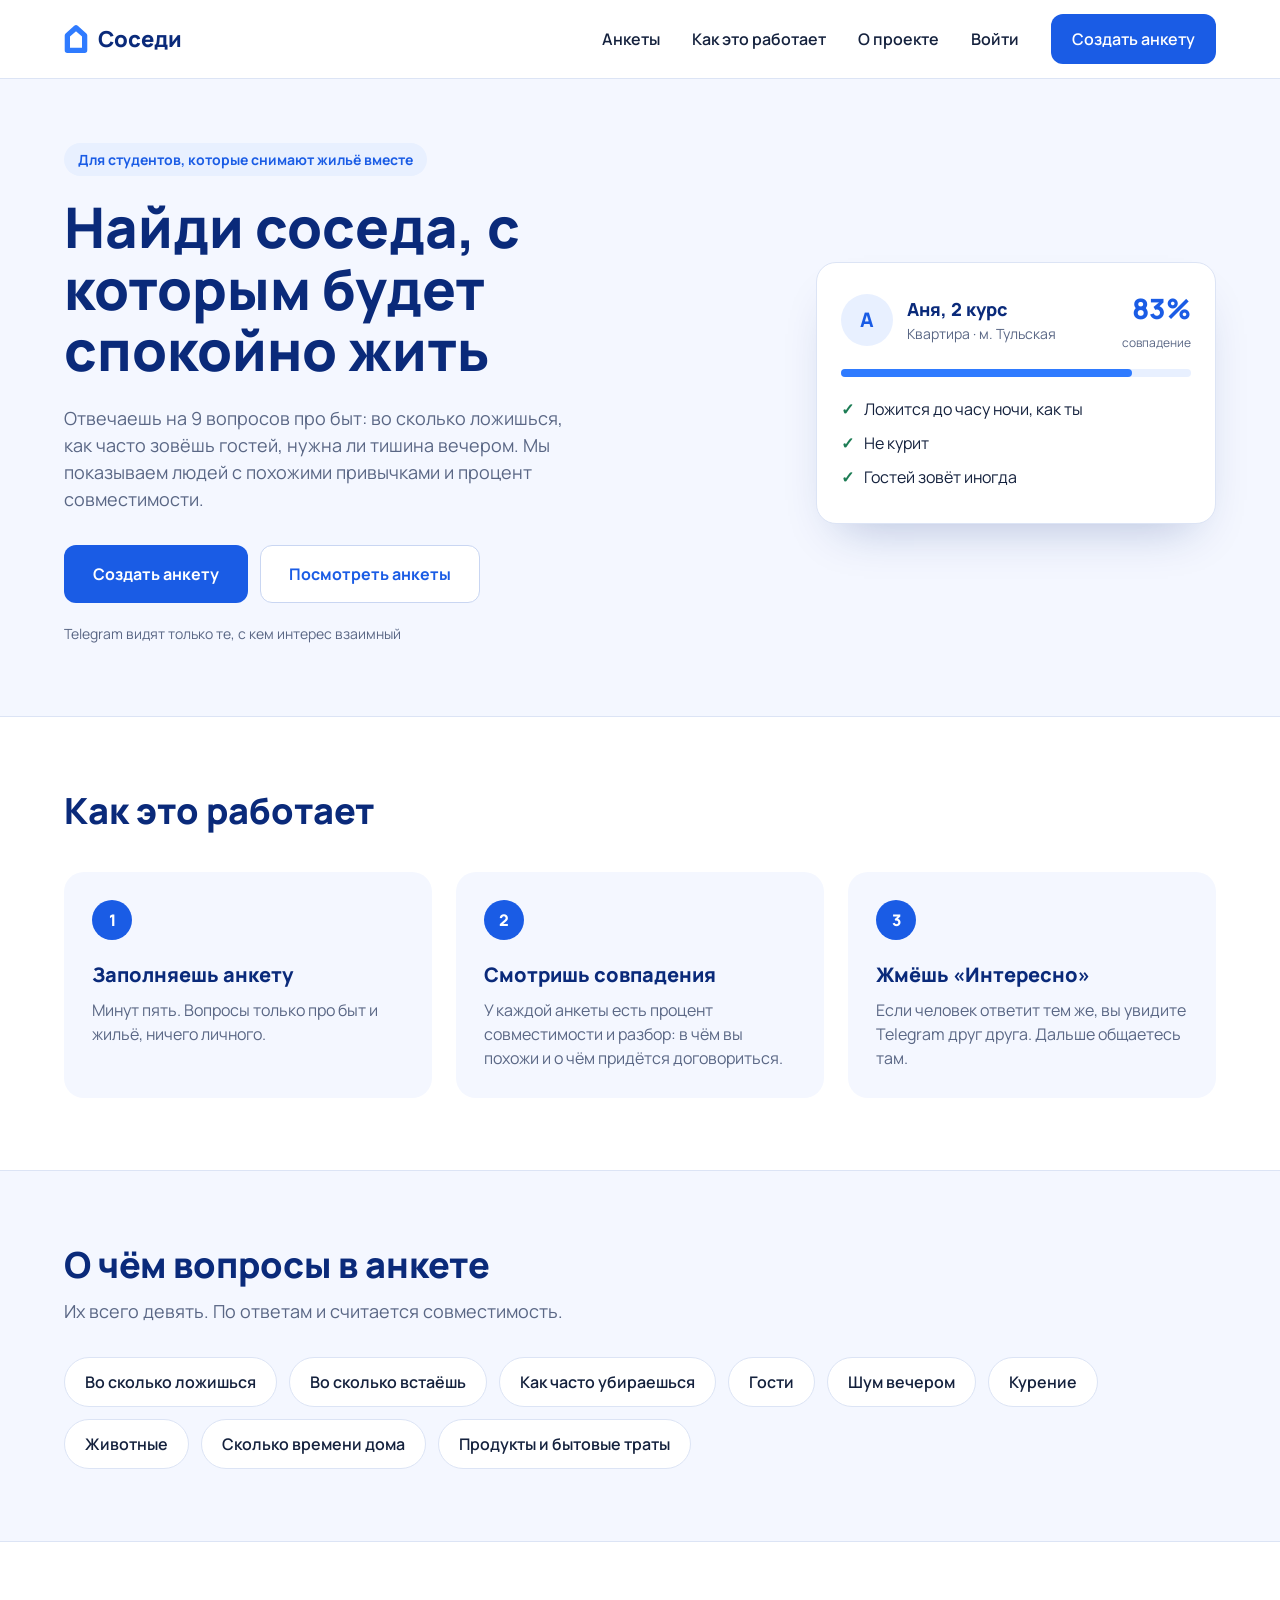
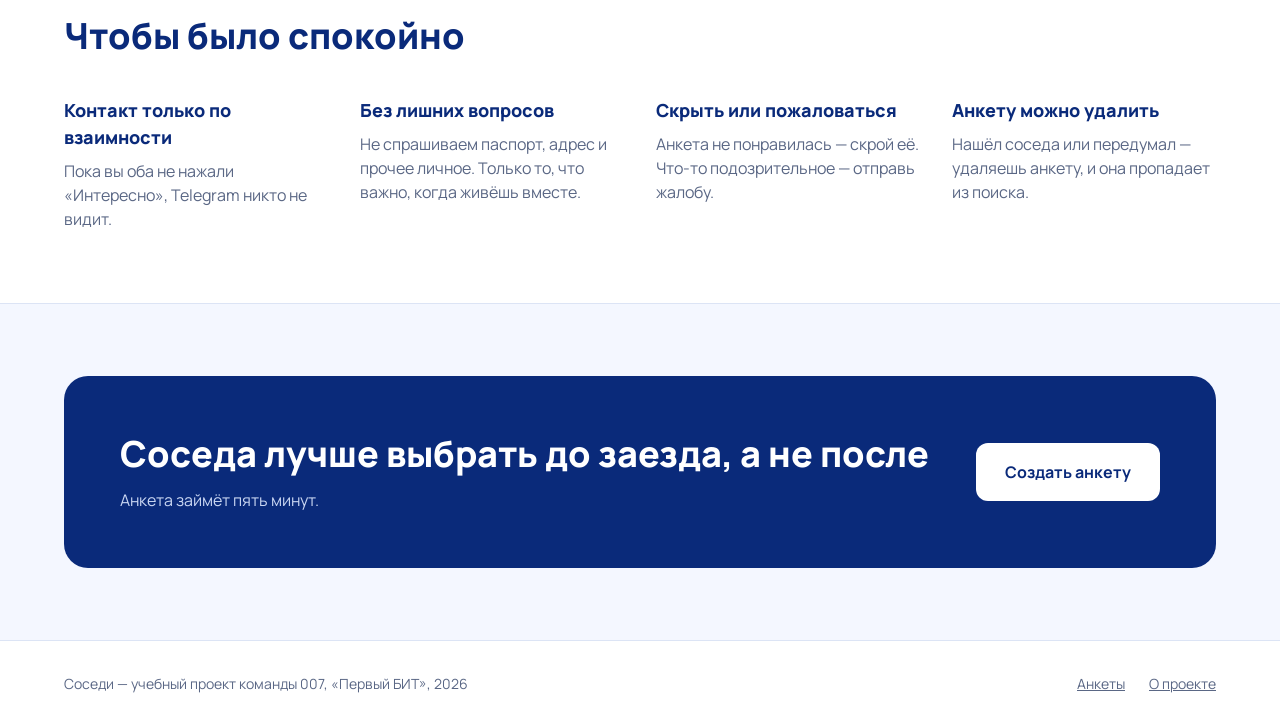
==== docs/index.html @ 397dc303 "Сайт «Соседи»: фронт и сервер на FastAPI Co-Authored-By: Claude Opus 5.5 <noreply@anthropic.com> Cla" ====
<!DOCTYPE html>
<html lang="ru">
<head>
  <meta charset="UTF-8">
  <meta name="viewport" content="width=device-width, initial-scale=1.0">
  <title>Соседи — найди соседа для совместной аренды</title>
  <link rel="preconnect" href="https://fonts.googleapis.com">
  <link href="https://fonts.googleapis.com/css2?family=Manrope:wght@400;500;600;700;800&display=swap" rel="stylesheet">
  <link rel="stylesheet" href="css/style.css">
</head>
<body>

  <!-- Шапка сайта -->
  <header class="header">
    <div class="container header__inner">
      <a href="index.html" class="logo">
        <!-- домик как в логотипе команды 007 -->
        <svg width="24" height="30" viewBox="200 62 100 122" fill="none">
          <path d="M214 170 V108 L250 76 L286 108 V170 Z" stroke="#2F7BFF" stroke-width="22" stroke-linejoin="round"/>
        </svg>
        Соседи
      </a>

      <nav class="menu" id="menu">
        <a href="catalog.html">Анкеты</a>
        <a href="#how">Как это работает</a>
        <a href="about.html">О проекте</a>
        <a href="login.html" id="login-link">Войти</a>
        <a href="anketa.html" class="btn btn--small">Создать анкету</a>
      </nav>

      <!-- кнопка меню, видна только на телефоне -->
      <button class="burger" id="burger" aria-label="Открыть меню">
        <span></span>
        <span></span>
        <span></span>
      </button>
    </div>
  </header>

  <main>

    <!-- Первый экран -->
    <section class="hero">
      <div class="container hero__inner">
        <div class="hero__text">
          <p class="label">Для студентов, которые снимают жильё вместе</p>
          <h1>Найди соседа, с которым будет спокойно жить</h1>
          <p class="hero__desc">
            Отвечаешь на 9 вопросов про быт: во сколько ложишься, как часто зовёшь гостей,
            нужна ли тишина вечером. Мы показываем людей с похожими привычками и процент совместимости.
          </p>
          <div class="hero__buttons">
            <a href="anketa.html" class="btn">Создать анкету</a>
            <a href="catalog.html" class="btn btn--light">Посмотреть анкеты</a>
          </div>
          <p class="hero__note">Telegram видят только те, с кем интерес взаимный</p>
        </div>

        <!-- пример карточки, чтобы сразу было понятно, что за сервис -->
        <div class="hero__card">
          <div class="card-top">
            <div class="person">
              <span class="avatar">А</span>
              <div>
                <p class="person__name">Аня, 2 курс</p>
                <p class="person__info">Квартира · м. Тульская</p>
              </div>
            </div>
            <div class="match">
              <span class="match__num">83%</span>
              <span class="match__text">совпадение</span>
            </div>
          </div>
          <div class="progress"><div class="progress__bar" style="width: 83%"></div></div>
          <ul class="checks">
            <li>Ложится до часу ночи, как ты</li>
            <li>Не курит</li>
            <li>Гостей зовёт иногда</li>
          </ul>
        </div>
      </div>
    </section>

    <!-- Как это работает -->
    <section class="section section--white" id="how">
      <div class="container">
        <h2>Как это работает</h2>
        <div class="steps">
          <div class="step">
            <span class="step__num">1</span>
            <h3>Заполняешь анкету</h3>
            <p>Минут пять. Вопросы только про быт и жильё, ничего личного.</p>
          </div>
          <div class="step">
            <span class="step__num">2</span>
            <h3>Смотришь совпадения</h3>
            <p>У каждой анкеты есть процент совместимости и разбор: в чём вы похожи и о чём придётся договориться.</p>
          </div>
          <div class="step">
            <span class="step__num">3</span>
            <h3>Жмёшь «Интересно»</h3>
            <p>Если человек ответит тем же, вы увидите Telegram друг друга. Дальше общаетесь там.</p>
          </div>
        </div>
      </div>
    </section>

    <!-- О чём вопросы -->
    <section class="section">
      <div class="container">
        <h2>О чём вопросы в анкете</h2>
        <p class="section__desc">Их всего девять. По ответам и считается совместимость.</p>
        <ul class="chips">
          <li>Во сколько ложишься</li>
          <li>Во сколько встаёшь</li>
          <li>Как часто убираешься</li>
          <li>Гости</li>
          <li>Шум вечером</li>
          <li>Курение</li>
          <li>Животные</li>
          <li>Сколько времени дома</li>
          <li>Продукты и бытовые траты</li>
        </ul>
      </div>
    </section>

    <!-- Безопасность -->
    <section class="section section--white">
      <div class="container">
        <h2>Чтобы было спокойно</h2>
        <div class="safety">
          <div>
            <h3>Контакт только по взаимности</h3>
            <p>Пока вы оба не нажали «Интересно», Telegram никто не видит.</p>
          </div>
          <div>
            <h3>Без лишних вопросов</h3>
            <p>Не спрашиваем паспорт, адрес и прочее личное. Только то, что важно, когда живёшь вместе.</p>
          </div>
          <div>
            <h3>Скрыть или пожаловаться</h3>
            <p>Анкета не понравилась — скрой её. Что-то подозрительное — отправь жалобу.</p>
          </div>
          <div>
            <h3>Анкету можно удалить</h3>
            <p>Нашёл соседа или передумал — удаляешь анкету, и она пропадает из поиска.</p>
          </div>
        </div>
      </div>
    </section>

    <!-- Призыв в конце -->
    <section class="section">
      <div class="container">
        <div class="cta">
          <div>
            <h2>Соседа лучше выбрать до заезда, а не после</h2>
            <p>Анкета займёт пять минут.</p>
          </div>
          <a href="anketa.html" class="btn btn--white">Создать анкету</a>
        </div>
      </div>
    </section>

  </main>

  <footer class="footer">
    <div class="container footer__inner">
      <p>Соседи — учебный проект команды 007, «Первый БИТ», 2026</p>
      <div class="footer__links">
        <a href="catalog.html">Анкеты</a>
        <a href="about.html">О проекте</a>
      </div>
    </div>
  </footer>

  <script src="js/api.js"></script>
  <script src="js/main.js"></script>
</body>
</html>
---- docs/css/style.css ----
/* ===== Переменные: цвета, скругления ===== */
/* если захотим поменять цвет, меняем только здесь */
:root {
  --primary: #1A5CE5;       /* кнопки, ссылки */
  --primary-hover: #1450C8; /* кнопка при наведении */
  --brand: #2F7BFF;         /* синий из логотипа */
  --navy: #0A2A7A;          /* заголовки */
  --text: #14213D;
  --muted: #5A6785;         /* серый текст */
  --bg: #F4F7FF;            /* фон страницы */
  --white: #FFFFFF;
  --light-blue: #E8F0FF;
  --border: #DCE4F5;
  --green: #1C7C54;

  --radius: 12px;      /* кнопки */
  --radius-big: 20px;  /* карточки */
}

/* ===== Общее ===== */
* {
  box-sizing: border-box;
}

/* элементы с атрибутом hidden точно прячем (их показывает/прячет js) */
[hidden] {
  display: none !important;
}

body {
  margin: 0;
  font-family: "Manrope", Arial, sans-serif;
  font-size: 16px;
  line-height: 1.5;
  color: var(--text);
  background: var(--bg);
}

h1, h2, h3 {
  color: var(--navy);
  font-weight: 800;
  margin: 0;
}

h1 {
  font-size: 56px;
  line-height: 1.1;
}

h2 {
  font-size: 36px;
  line-height: 1.2;
}

h3 {
  font-size: 20px;
  margin-bottom: 8px;
}

p {
  margin: 0;
}

a {
  color: var(--primary);
}

/* контейнер, чтобы контент не растягивался на весь экран */
.container {
  max-width: 1200px;
  margin: 0 auto;
  padding: 0 24px;
}

/* ===== Кнопки ===== */
.btn {
  display: inline-block;
  padding: 16px 28px;
  background: var(--primary);
  color: var(--white);
  border: 1px solid transparent;
  border-radius: var(--radius);
  font-family: inherit;
  font-size: 16px;
  font-weight: 700;
  line-height: 1.5;
  text-decoration: none;
  cursor: pointer;
  transition: background 0.2s;
}

.btn:hover {
  background: var(--primary-hover);
}

.btn:active {
  transform: scale(0.98);
}

.btn--small {
  padding: 12px 20px;
}

.btn--light {
  background: var(--white);
  color: var(--primary);
  border: 1px solid #C9D6F2;
}

.btn--light:hover {
  background: var(--light-blue);
}

.btn--white {
  background: var(--white);
  color: var(--navy);
}

.btn--white:hover {
  background: var(--light-blue);
}

/* ===== Шапка ===== */
.header {
  background: var(--white);
  border-bottom: 1px solid var(--border);
}

.header__inner {
  display: flex;
  align-items: center;
  justify-content: space-between;
  padding-top: 14px;
  padding-bottom: 14px;
}

.logo {
  display: flex;
  align-items: center;
  gap: 10px;
  font-size: 22px;
  font-weight: 800;
  color: var(--navy);
  text-decoration: none;
}

.menu {
  display: flex;
  align-items: center;
  gap: 32px;
}

.menu a {
  color: var(--text);
  font-weight: 600;
  text-decoration: none;
}

.menu a:hover,
.menu a.active {
  color: var(--primary);
}

.menu .btn {
  color: var(--white);
}

/* бургер прячем на компьютере */
.burger {
  display: none;
  width: 44px;
  height: 44px;
  padding: 10px;
  background: var(--white);
  border: 1px solid var(--border);
  border-radius: var(--radius);
  cursor: pointer;
}

.burger span {
  display: block;
  height: 2px;
  margin: 5px 0;
  background: var(--navy);
}

/* ===== Первый экран ===== */
.hero {
  padding: 64px 0 72px;
}

.hero__inner {
  display: flex;
  align-items: center;
  gap: 48px;
}

.hero__text {
  flex: 1;
}

.label {
  display: inline-block;
  margin-bottom: 20px;
  padding: 6px 14px;
  background: var(--light-blue);
  color: var(--primary);
  border-radius: 999px;
  font-size: 14px;
  font-weight: 700;
}

.hero__desc {
  margin-top: 24px;
  font-size: 18px;
  color: var(--muted);
  max-width: 520px;
}

.hero__buttons {
  display: flex;
  gap: 12px;
  margin-top: 32px;
}

.hero__note {
  margin-top: 20px;
  font-size: 14px;
  color: var(--muted);
}

/* карточка справа */
.hero__card {
  flex: 0 0 400px;
  padding: 24px;
  background: var(--white);
  border: 1px solid var(--border);
  border-radius: var(--radius-big);
  box-shadow: 0 24px 48px -24px rgba(10, 42, 122, 0.3);
}

.card-top {
  display: flex;
  justify-content: space-between;
  align-items: center;
}

.person {
  display: flex;
  align-items: center;
  gap: 14px;
}

.avatar {
  width: 52px;
  height: 52px;
  border-radius: 50%;
  background: var(--light-blue);
  color: var(--primary);
  display: flex;
  align-items: center;
  justify-content: center;
  font-size: 20px;
  font-weight: 800;
}

.person__name {
  font-weight: 800;
  font-size: 18px;
  color: var(--navy);
}

.person__info {
  font-size: 14px;
  color: var(--muted);
}

.match {
  text-align: right;
}

.match__num {
  display: block;
  font-size: 28px;
  font-weight: 800;
  color: var(--primary);
}

.match__text {
  font-size: 12px;
  color: var(--muted);
}

.progress {
  height: 8px;
  margin-top: 16px;
  background: var(--light-blue);
  border-radius: 999px;
}

.progress__bar {
  height: 100%;
  background: var(--brand);
  border-radius: 999px;
}

.checks {
  list-style: none;
  margin: 20px 0 0;
  padding: 0;
}

.checks li {
  margin-bottom: 10px;
}

.checks li::before {
  content: "✓";
  margin-right: 10px;
  color: var(--green);
  font-weight: 800;
}

/* ===== Секции ===== */
.section {
  padding: 72px 0;
}

.section--white {
  background: var(--white);
  border-top: 1px solid var(--border);
  border-bottom: 1px solid var(--border);
}

.section__desc {
  margin-top: 12px;
  font-size: 18px;
  color: var(--muted);
}

/* три шага */
.steps {
  display: grid;
  grid-template-columns: repeat(3, 1fr);
  gap: 24px;
  margin-top: 40px;
}

.step {
  padding: 28px;
  background: var(--bg);
  border-radius: var(--radius-big);
}

.step__num {
  display: flex;
  align-items: center;
  justify-content: center;
  width: 40px;
  height: 40px;
  margin-bottom: 20px;
  background: var(--primary);
  color: var(--white);
  border-radius: 50%;
  font-weight: 800;
}

.step p,
.safety p {
  color: var(--muted);
}

/* список вопросов */
.chips {
  list-style: none;
  display: flex;
  flex-wrap: wrap;
  gap: 12px;
  margin: 32px 0 0;
  padding: 0;
}

.chips li {
  padding: 12px 20px;
  background: var(--white);
  border: 1px solid var(--border);
  border-radius: 999px;
  font-weight: 600;
}

/* безопасность */
.safety {
  display: grid;
  grid-template-columns: repeat(4, 1fr);
  gap: 32px;
  margin-top: 40px;
}

.safety h3 {
  font-size: 18px;
}

/* синий блок в конце */
.cta {
  display: flex;
  justify-content: space-between;
  align-items: center;
  gap: 24px;
  padding: 56px;
  background: var(--navy);
  border-radius: 24px;
}

.cta h2 {
  color: var(--white);
}

.cta p {
  margin-top: 12px;
  color: #C9D6F2;
}

/* ===== Подвал ===== */
.footer {
  background: var(--white);
  border-top: 1px solid var(--border);
  font-size: 14px;
  color: var(--muted);
}

.footer__inner {
  display: flex;
  justify-content: space-between;
  padding-top: 32px;
  padding-bottom: 32px;
}

.footer__links {
  display: flex;
  gap: 24px;
}

.footer a {
  color: var(--muted);
}

/* ===== Планшет ===== */
@media (max-width: 1024px) {
  h1 {
    font-size: 44px;
  }

  .hero__inner {
    flex-direction: column;
    align-items: flex-start;
  }

  .hero__card {
    flex-basis: auto;
    width: 100%;
    max-width: 420px;
  }

  .safety {
    grid-template-columns: repeat(2, 1fr);
  }
}

/* ===== Телефон ===== */
@media (max-width: 768px) {
  h1 {
    font-size: 36px;
  }

  h2 {
    font-size: 28px;
  }

  /* меню прячем и показываем бургер */
  .burger {
    display: block;
  }

  .menu {
    display: none;
    position: absolute;
    top: 73px;
    left: 0;
    right: 0;
    flex-direction: column;
    align-items: stretch;
    gap: 0;
    padding: 8px 24px 20px;
    background: var(--white);
    border-bottom: 1px solid var(--border);
  }

  .menu a {
    padding: 12px 0;
  }

  .menu .btn {
    margin-top: 8px;
    text-align: center;
  }

  /* этот класс добавляет js/main.js по нажатию на бургер */
  .menu--open {
    display: flex;
  }

  .header {
    position: relative;
  }

  .hero {
    padding: 40px 0 56px;
  }

  .hero__buttons {
    flex-direction: column;
  }

  .hero__buttons .btn {
    text-align: center;
  }

  .steps,
  .safety {
    grid-template-columns: 1fr;
  }

  .section {
    padding: 56px 0;
  }

  .cta {
    flex-direction: column;
    align-items: flex-start;
    padding: 32px 24px;
  }

  .footer__inner {
    flex-direction: column;
    gap: 16px;
  }
}


/* =========================================================
   Внутренние страницы: анкета, каталог, карточка, о проекте
   ========================================================= */

.container--narrow {
  max-width: 860px;
}

.btn--danger {
  background: var(--white);
  color: #C2362F;
  border-color: #F2C7C4;
}

.btn--danger:hover {
  background: #FDECEB;
}

.btn--red {
  background: #C2362F;
}

.btn--red:hover {
  background: #A12B25;
}

.page {
  padding: 40px 0 72px;
}

.page__head {
  display: flex;
  flex-wrap: wrap;
  align-items: center;
  gap: 12px;
}

.page__title {
  font-size: 44px;
}

.page__desc {
  margin-top: 8px;
  color: var(--muted);
}

.badge {
  display: inline-block;
  padding: 4px 12px;
  border-radius: 999px;
  font-size: 13px;
  font-weight: 700;
}

.badge--demo {
  background: #FFF4DF;
  color: #9A6200;
}

/* ===== Анкета ===== */
.stepper {
  display: flex;
  gap: 8px;
  margin: 28px 0 0;
  padding: 0;
  list-style: none;
}

.stepper__item {
  flex: 1;
  font-size: 14px;
  font-weight: 700;
  color: var(--muted);
}

/* полоска над названием шага */
.stepper__item::before {
  content: "";
  display: block;
  height: 6px;
  margin-bottom: 10px;
  background: var(--border);
  border-radius: 999px;
}

.stepper__item--active {
  color: var(--navy);
}

.stepper__item--active::before {
  background: var(--primary);
}

.form-layout {
  display: flex;
  align-items: flex-start;
  gap: 24px;
  margin-top: 32px;
}

.form-card {
  flex: 1;
  padding: 36px;
  background: var(--white);
  border: 1px solid var(--border);
  border-radius: var(--radius-big);
}

.form-step {
  display: flex;
  flex-direction: column;
  gap: 24px;
}

.form-step h2 {
  font-size: 24px;
}

.form-step__top {
  display: flex;
  flex-wrap: wrap;
  justify-content: space-between;
  align-items: baseline;
  gap: 8px;
}

.form-step__desc {
  margin-top: -16px;
  color: var(--muted);
}

.counter {
  font-weight: 700;
  color: var(--primary);
}

.field {
  display: flex;
  flex-direction: column;
  gap: 8px;
  font-weight: 700;
}

.field input,
.field textarea {
  height: 48px;
  padding: 0 16px;
  border: 1px solid #C9D6F2;
  border-radius: var(--radius);
  font-family: inherit;
  font-size: 16px;
  font-weight: 500;
  color: var(--text);
}

.field textarea {
  height: auto;
  padding: 12px 16px;
  resize: vertical;
}

.field input:focus,
.field textarea:focus {
  outline: none;
  border-color: var(--primary);
  box-shadow: 0 0 0 3px #D5E2FC;
}

.field__hint,
.field__optional {
  font-size: 14px;
  font-weight: 500;
  color: var(--muted);
}

.question {
  margin: 0;
  padding: 0;
  border: 0;
}

.question legend {
  margin-bottom: 12px;
  padding: 0;
  font-weight: 700;
}

/* на шаге с привычками отделяем вопросы линией */
.form-step[data-step="2"] .question {
  padding-bottom: 24px;
  border-bottom: 1px solid var(--border);
}

.chips-row {
  display: flex;
  flex-wrap: wrap;
  gap: 8px;
}

/* кнопка-вариант: сам кружок radio прячем, оформляем текст рядом */
.chip {
  position: relative;
  cursor: pointer;
}

.chip input {
  position: absolute;
  opacity: 0;
  width: 1px;
  height: 1px;
}

.chip span {
  display: inline-block;
  padding: 10px 16px;
  background: var(--white);
  border: 1px solid #C9D6F2;
  border-radius: 999px;
  font-weight: 600;
  transition: border-color 0.2s, background 0.2s;
}

.chip span:hover {
  border-color: var(--primary);
}

.chip input:checked + span {
  background: var(--light-blue);
  border-color: var(--primary);
  color: var(--navy);
}

/* видно, где фокус, если ходить по форме клавишей Tab */
.chip input:focus-visible + span {
  outline: 3px solid #8FB0F5;
  outline-offset: 2px;
}

.chip--small span {
  padding: 6px 14px;
  font-size: 15px;
}

.summary {
  display: grid;
  grid-template-columns: repeat(2, 1fr);
  gap: 16px;
  margin: 0;
}

.summary div {
  padding: 16px;
  background: var(--bg);
  border-radius: 14px;
}

.summary dt {
  font-size: 14px;
  color: var(--muted);
}

.summary dd {
  margin: 4px 0 0;
  font-weight: 700;
}

.checkbox {
  display: flex;
  align-items: flex-start;
  gap: 12px;
  margin-bottom: 12px;
  cursor: pointer;
}

.checkbox input {
  flex-shrink: 0;
  width: 20px;
  height: 20px;
  margin: 2px 0 0;
  accent-color: var(--primary);
}

.form-error {
  margin-top: 24px;
  padding: 12px 16px;
  background: #FDECEB;
  color: #C2362F;
  border-radius: var(--radius);
  font-weight: 600;
}

.form-buttons {
  display: flex;
  gap: 12px;
  margin-top: 32px;
}

/* кнопка «Дальше» всегда справа */
#next-btn {
  margin-left: auto;
}

.side-note {
  flex: 0 0 300px;
  padding: 24px;
  background: var(--light-blue);
  border-radius: var(--radius-big);
}

.side-note h2 {
  font-size: 18px;
}

.side-note p {
  margin-top: 12px;
}

.done {
  max-width: 640px;
  margin: 24px auto 0;
  padding: 48px;
  background: var(--white);
  border: 1px solid var(--border);
  border-radius: 24px;
  text-align: center;
}

.done h1 {
  font-size: 32px;
}

.done p {
  margin-top: 12px;
  color: var(--muted);
}

.done__icon {
  display: flex;
  align-items: center;
  justify-content: center;
  width: 64px;
  height: 64px;
  margin: 0 auto 20px;
  background: #E7F5EE;
  color: var(--green);
  border-radius: 50%;
  font-size: 32px;
  font-weight: 800;
}

.done__buttons {
  display: flex;
  flex-wrap: wrap;
  justify-content: center;
  gap: 12px;
  margin-top: 28px;
}

.confirm {
  margin-top: 24px;
  padding: 20px;
  background: #FDECEB;
  border-radius: 16px;
  text-align: left;
}

.confirm p {
  margin-top: 4px;
  color: var(--text);
}

.confirm__buttons {
  display: flex;
  flex-wrap: wrap;
  gap: 8px;
  margin-top: 16px;
}

/* ===== Каталог ===== */
.filters-toggle {
  display: none;
  width: 100%;
  margin-top: 20px;
}

.catalog {
  display: flex;
  align-items: flex-start;
  gap: 24px;
  margin-top: 24px;
}

.filters {
  flex: 0 0 280px;
  display: flex;
  flex-direction: column;
  gap: 24px;
  padding: 24px;
  background: var(--white);
  border: 1px solid var(--border);
  border-radius: var(--radius-big);
}

.filters legend {
  font-weight: 800;
  color: var(--navy);
}

.results {
  flex: 1;
  min-width: 0;
}

.results__count {
  margin-bottom: 16px;
  font-weight: 700;
  color: var(--muted);
}

.cards {
  display: grid;
  grid-template-columns: repeat(auto-fill, minmax(260px, 1fr));
  gap: 16px;
  margin: 0;
  padding: 0;
  list-style: none;
}

.person-card {
  display: flex;
  flex-direction: column;
  gap: 14px;
  padding: 20px;
  background: var(--white);
  border: 1px solid var(--border);
  border-radius: var(--radius-big);
}

.person-card__top {
  display: flex;
  justify-content: space-between;
  align-items: flex-start;
  gap: 12px;
}

.person-card .avatar {
  flex-shrink: 0;
  width: 48px;
  height: 48px;
  font-size: 18px;
}

.person-card__place {
  font-size: 14px;
}

.person-card__link {
  margin-top: auto;
  padding: 12px;
  background: var(--light-blue);
  border-radius: var(--radius);
  font-weight: 700;
  text-align: center;
  text-decoration: none;
}

.person-card__link:hover {
  background: #DCE7FF;
}

.match-badge {
  flex-shrink: 0;
  padding: 4px 10px;
  border-radius: 999px;
  font-size: 15px;
  font-weight: 800;
}

.match-badge--high {
  background: #E7F5EE;
  color: var(--green);
}

.match-badge--mid {
  background: var(--light-blue);
  color: var(--primary);
}

.match-badge--low {
  background: #EEF1F7;
  color: var(--muted);
}

.tags {
  display: flex;
  flex-wrap: wrap;
  gap: 6px;
  margin: 0;
  padding: 0;
  list-style: none;
}

.tags li {
  padding: 4px 10px;
  background: var(--bg);
  border-radius: 999px;
  font-size: 13px;
  font-weight: 600;
}

.results__more {
  display: flex;
  justify-content: center;
  margin-top: 24px;
}

.empty {
  padding: 48px 24px;
  background: var(--white);
  border: 1px dashed #C9D6F2;
  border-radius: var(--radius-big);
  text-align: center;
}

.empty__title {
  font-size: 20px;
  font-weight: 800;
  color: var(--navy);
}

.empty p + p {
  margin-top: 8px;
  color: var(--muted);
}

.empty .btn {
  margin-top: 20px;
}

/* ===== Карточка соседа ===== */
.back-link {
  display: inline-block;
  margin-bottom: 24px;
  font-weight: 700;
  text-decoration: none;
}

.profile {
  display: flex;
  align-items: flex-start;
  gap: 24px;
}

.profile__card {
  flex: 0 0 380px;
  padding: 28px;
  background: var(--white);
  border: 1px solid var(--border);
  border-radius: var(--radius-big);
}

.profile__match {
  flex: 1;
  min-width: 0;
  padding: 28px;
  background: var(--white);
  border: 1px solid var(--border);
  border-radius: var(--radius-big);
}

.avatar--big {
  flex-shrink: 0;
  width: 72px;
  height: 72px;
  font-size: 28px;
}

.profile__name-row {
  display: flex;
  align-items: center;
  gap: 8px;
}

.profile__name-row h1 {
  font-size: 28px;
}

.profile__info {
  display: flex;
  flex-direction: column;
  gap: 12px;
  margin: 24px 0 0;
}

.profile__info div {
  display: flex;
  justify-content: space-between;
  gap: 16px;
}

.profile__info dt {
  color: var(--muted);
}

.profile__info dd {
  margin: 0;
  font-weight: 700;
  text-align: right;
}

.profile__subtitle {
  margin: 24px 0 6px;
  font-size: 16px;
}

.profile__actions {
  display: flex;
  flex-direction: column;
  gap: 12px;
  margin-top: 28px;
}

.profile__small-buttons {
  display: flex;
  gap: 12px;
}

.profile__small-buttons .btn {
  flex: 1;
  padding: 12px;
}

.status {
  padding: 16px;
  border-radius: 14px;
}

.status p + p {
  margin-top: 4px;
}

.status--blue {
  background: var(--light-blue);
}

.status--green {
  background: #E7F5EE;
}

.status--gray {
  margin-top: 20px;
  background: var(--bg);
  font-size: 15px;
}

.status__small {
  font-size: 13px;
  color: var(--muted);
}

.demo-btn {
  margin-top: 12px;
  padding: 8px 14px;
  background: var(--white);
  color: var(--primary);
  border: 1px dashed var(--primary);
  border-radius: 10px;
  font-family: inherit;
  font-size: 14px;
  font-weight: 700;
  cursor: pointer;
}

.report {
  margin-top: 20px;
  padding: 20px;
  background: #FDECEB;
  border-radius: 16px;
}

.report fieldset {
  margin: 0;
  padding: 0;
  border: 0;
}

.report legend {
  margin-bottom: 12px;
  padding: 0;
  font-weight: 800;
}

.report .form-error {
  margin-top: 4px;
  padding: 0;
  background: none;
}

.report__buttons {
  display: flex;
  flex-wrap: wrap;
  gap: 8px;
  margin-top: 16px;
}

.profile__match-top {
  display: flex;
  flex-wrap: wrap;
  justify-content: space-between;
  align-items: flex-end;
  gap: 16px;
}

.profile__match-top h2 {
  font-size: 20px;
}

.big-percent {
  font-size: 56px;
  line-height: 1;
  font-weight: 800;
  color: var(--primary);
}

/* на телефоне таблицу можно прокрутить вбок */
.table-wrap {
  margin-top: 24px;
  overflow-x: auto;
}

.compare {
  width: 100%;
  min-width: 480px;
  border-collapse: collapse;
  font-size: 15px;
}

.compare th {
  padding: 8px;
  font-size: 13px;
  color: var(--muted);
  text-align: left;
}

.compare td {
  padding: 12px 8px;
  border-top: 1px solid var(--border);
}

.compare td:first-child {
  font-weight: 700;
}

.compare th:last-child,
.compare td:last-child {
  text-align: right;
}

.result {
  display: inline-block;
  padding: 3px 10px;
  border-radius: 999px;
  font-size: 13px;
  font-weight: 700;
  white-space: nowrap;
}

.result--yes {
  background: #E7F5EE;
  color: var(--green);
}

.result--part {
  background: #FFF4DF;
  color: #9A6200;
}

.result--no {
  background: #FDECEB;
  color: #C2362F;
}

.profile__how {
  margin-top: 16px;
  font-size: 14px;
  color: var(--muted);
}

.profile__how a {
  font-weight: 700;
}

.notice {
  max-width: 640px;
  padding: 32px;
  background: var(--white);
  border: 1px solid var(--border);
  border-radius: var(--radius-big);
}

.notice h1 {
  font-size: 26px;
}

.notice p {
  margin-top: 8px;
  color: var(--muted);
}

.notice__buttons {
  display: flex;
  flex-wrap: wrap;
  gap: 12px;
  margin-top: 20px;
}

/* ===== О проекте ===== */
.hero--small {
  padding: 56px 0 48px;
}

.hero--small h1 {
  max-width: 820px;
}

.about__lead {
  max-width: 720px;
  margin-top: 20px;
  font-size: 19px;
}

.about__lead--muted {
  margin-top: 12px;
  color: var(--muted);
}

.about__formula {
  display: flex;
  align-items: flex-start;
  gap: 40px;
}

.about__formula > div:first-child {
  flex: 1;
}

.about__formula p,
.about__formula ul {
  margin-top: 16px;
}

.about__formula ul {
  padding-left: 20px;
}

.about__formula li {
  margin-bottom: 8px;
}

.example {
  flex: 0 0 340px;
  padding: 28px;
  background: var(--bg);
  border-radius: var(--radius-big);
}

.example p {
  margin-top: 4px;
  font-size: 18px;
}

.example .example__label {
  margin: 0 0 12px;
  font-size: 14px;
  font-weight: 700;
  color: var(--muted);
}

.example .big-percent {
  margin-top: 16px;
  font-size: 56px;
}

.rules {
  display: grid;
  grid-template-columns: repeat(4, 1fr);
  gap: 16px;
  margin: 32px 0 0;
  padding: 0;
  list-style: none;
}

.rules li {
  padding: 24px;
  background: var(--white);
  border: 1px solid var(--border);
  border-radius: var(--radius-big);
}

.rules__num {
  display: block;
  margin-bottom: 8px;
  font-size: 28px;
  font-weight: 800;
  color: var(--brand);
}

.rules h3 {
  font-size: 17px;
}

.rules p {
  color: var(--muted);
}

.faq {
  margin-top: 24px;
  border-top: 1px solid var(--border);
}

.faq details {
  border-bottom: 1px solid var(--border);
}

.faq summary {
  display: flex;
  justify-content: space-between;
  align-items: center;
  gap: 16px;
  padding: 20px 0;
  font-size: 18px;
  font-weight: 700;
  cursor: pointer;
  list-style: none;
}

/* убираем стандартный треугольник в Safari */
.faq summary::-webkit-details-marker {
  display: none;
}

.faq summary::after {
  content: "+";
  display: flex;
  align-items: center;
  justify-content: center;
  flex-shrink: 0;
  width: 32px;
  height: 32px;
  background: var(--light-blue);
  color: var(--primary);
  border-radius: 50%;
  font-size: 22px;
}

.faq details[open] summary::after {
  content: "−";
}

.faq details p {
  padding: 0 48px 20px 0;
  color: var(--muted);
}

.team {
  display: flex;
  align-items: center;
  gap: 32px;
  padding: 48px;
  background: var(--white);
  border: 1px solid var(--border);
  border-radius: 24px;
}

.team h2 {
  font-size: 24px;
}

.team p {
  margin-top: 8px;
}

.team__contact {
  color: var(--muted);
}

/* ===== Внутренние страницы: планшет ===== */
@media (max-width: 1024px) {
  .form-layout,
  .profile,
  .about__formula {
    flex-direction: column;
    align-items: stretch;
  }

  .side-note,
  .profile__card,
  .example {
    flex-basis: auto;
  }

  .rules {
    grid-template-columns: repeat(2, 1fr);
  }
}

/* ===== Внутренние страницы: телефон ===== */
@media (max-width: 768px) {
  .page {
    padding: 24px 0 56px;
  }

  .page__title {
    font-size: 32px;
  }

  .stepper__item {
    font-size: 0; /* на телефоне оставляем только полоски */
  }

  .form-card {
    padding: 20px;
  }

  .summary {
    grid-template-columns: 1fr;
  }

  .form-buttons .btn {
    padding: 14px 20px;
  }

  .filters-toggle {
    display: block;
  }

  .catalog {
    flex-direction: column;
    align-items: stretch;
  }

  .filters {
    display: none;
    flex-basis: auto;
  }

  .filters--open {
    display: flex;
  }

  .profile__card,
  .profile__match {
    padding: 20px;
  }

  .big-percent {
    font-size: 44px;
  }

  .done {
    padding: 28px 20px;
  }

  .rules {
    grid-template-columns: 1fr;
  }

  .team {
    flex-direction: column;
    align-items: flex-start;
    padding: 24px;
  }

  .faq details p {
    padding-right: 0;
  }
}


/* =========================================================
   Страницы, которые работают с сервером: вход, мои отметки
   ========================================================= */

/* синяя плашка-подсказка */
.info-bar {
  margin-top: 16px;
  padding: 12px 16px;
  background: var(--light-blue);
  border-radius: var(--radius);
}

.info-bar p + p {
  margin-top: 4px;
}

code {
  padding: 1px 6px;
  background: var(--white);
  border-radius: 6px;
  font-size: 15px;
}

.login-card {
  max-width: 440px;
  margin: 24px auto 0;
  padding: 36px;
  background: var(--white);
  border: 1px solid var(--border);
  border-radius: var(--radius-big);
}

.login-form {
  display: flex;
  flex-direction: column;
  gap: 16px;
  margin-top: 24px;
}

.login-form .form-error {
  margin-top: 0;
}

.match-login__btn {
  margin-top: 16px;
}

.my-grid {
  display: flex;
  align-items: flex-start;
  gap: 24px;
  margin-top: 24px;
}

.my-card {
  flex: 0 0 360px;
  padding: 28px;
  background: var(--white);
  border: 1px solid var(--border);
  border-radius: var(--radius-big);
}

.my-card--wide {
  flex: 1;
  min-width: 0;
}

.my-card h2 {
  margin-bottom: 12px;
  font-size: 20px;
}

.my-card__buttons {
  display: flex;
  flex-wrap: wrap;
  gap: 12px;
  margin-top: 16px;
}

.received {
  margin-top: 16px;
  font-weight: 700;
  color: var(--green);
}

.my-list {
  margin: 0;
  padding: 0;
  list-style: none;
}

.my-list__item {
  display: flex;
  justify-content: space-between;
  align-items: flex-start;
  gap: 16px;
  padding: 16px 0;
  border-top: 1px solid var(--border);
}

.my-list__name {
  font-size: 18px;
  font-weight: 800;
  text-decoration: none;
}

.my-list__info {
  font-size: 14px;
  color: var(--muted);
}

.my-list__contact {
  margin-top: 6px;
}

.my-empty {
  color: var(--muted);
}

.logout-btn {
  margin-top: 32px;
}

@media (max-width: 768px) {
  .login-card {
    padding: 24px 20px;
  }

  .my-grid {
    flex-direction: column;
    align-items: stretch;
  }

  .my-card {
    flex-basis: auto;
    padding: 20px;
  }
}
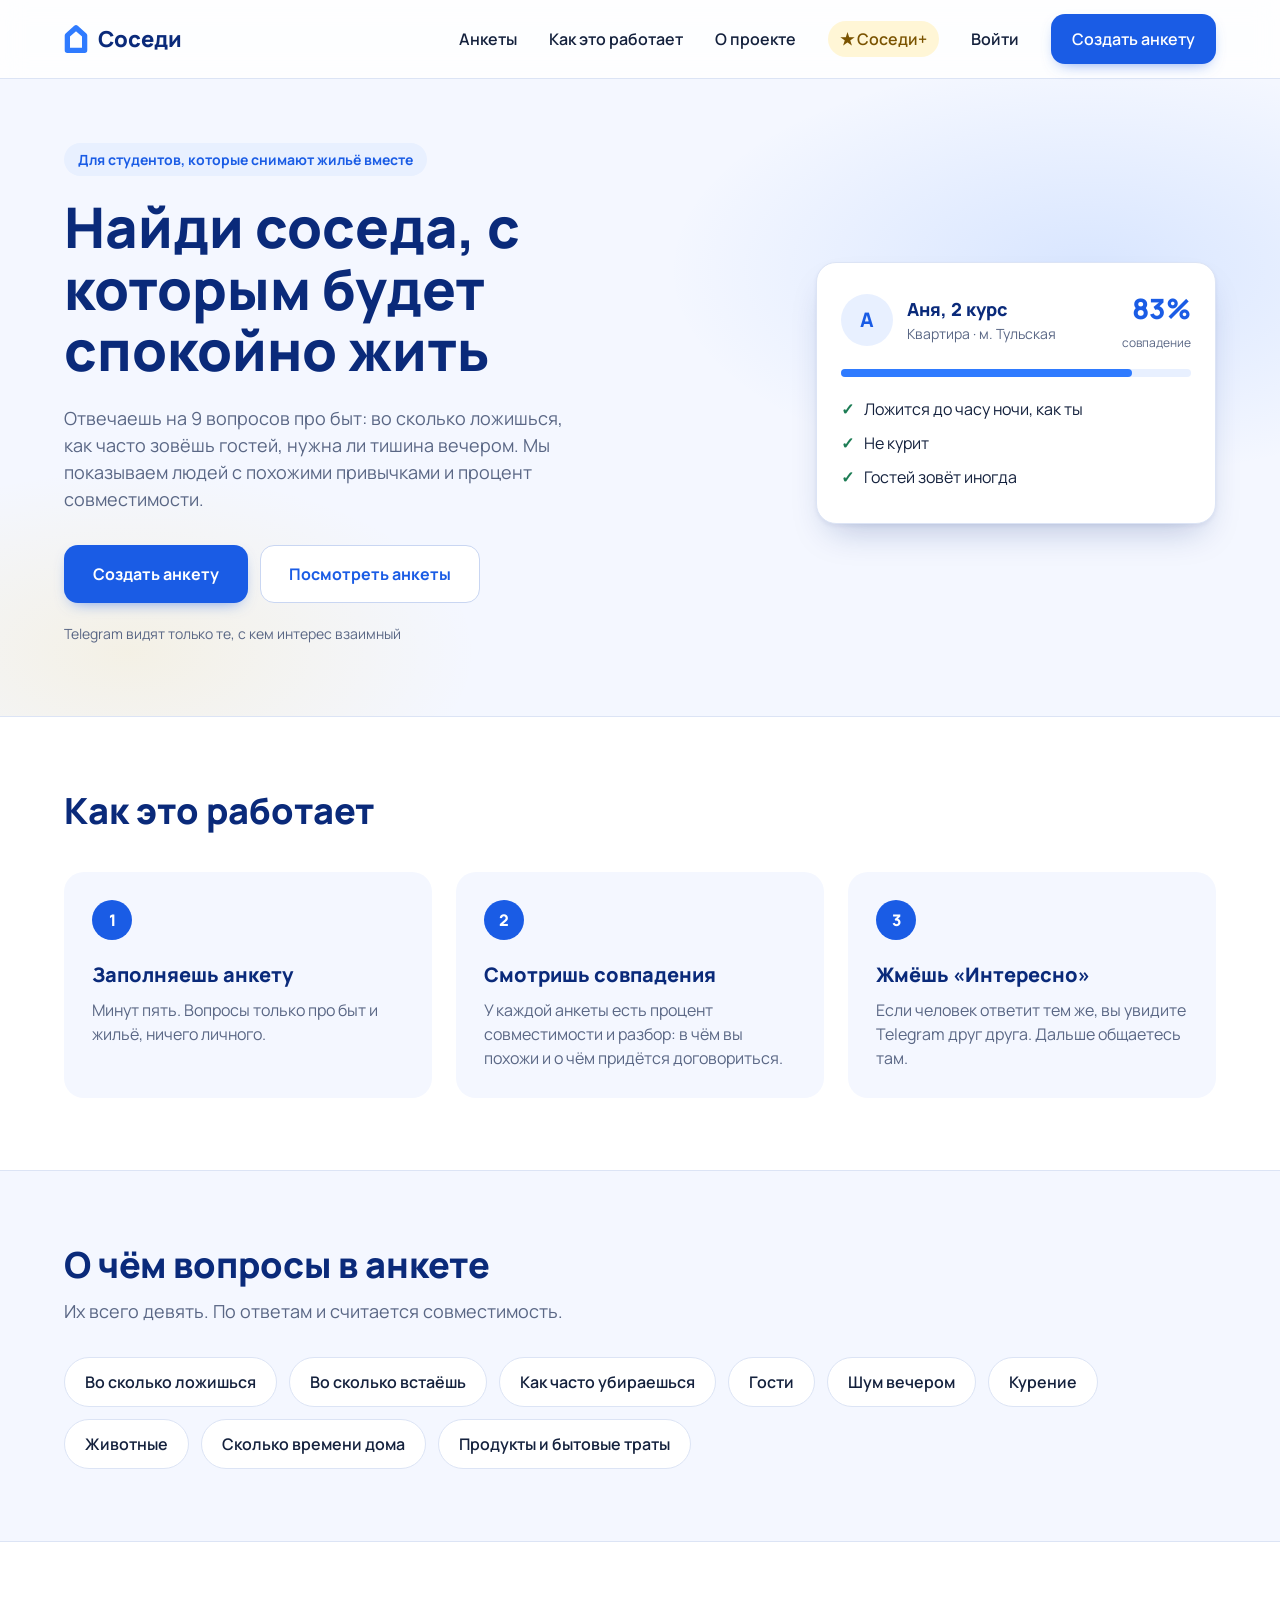
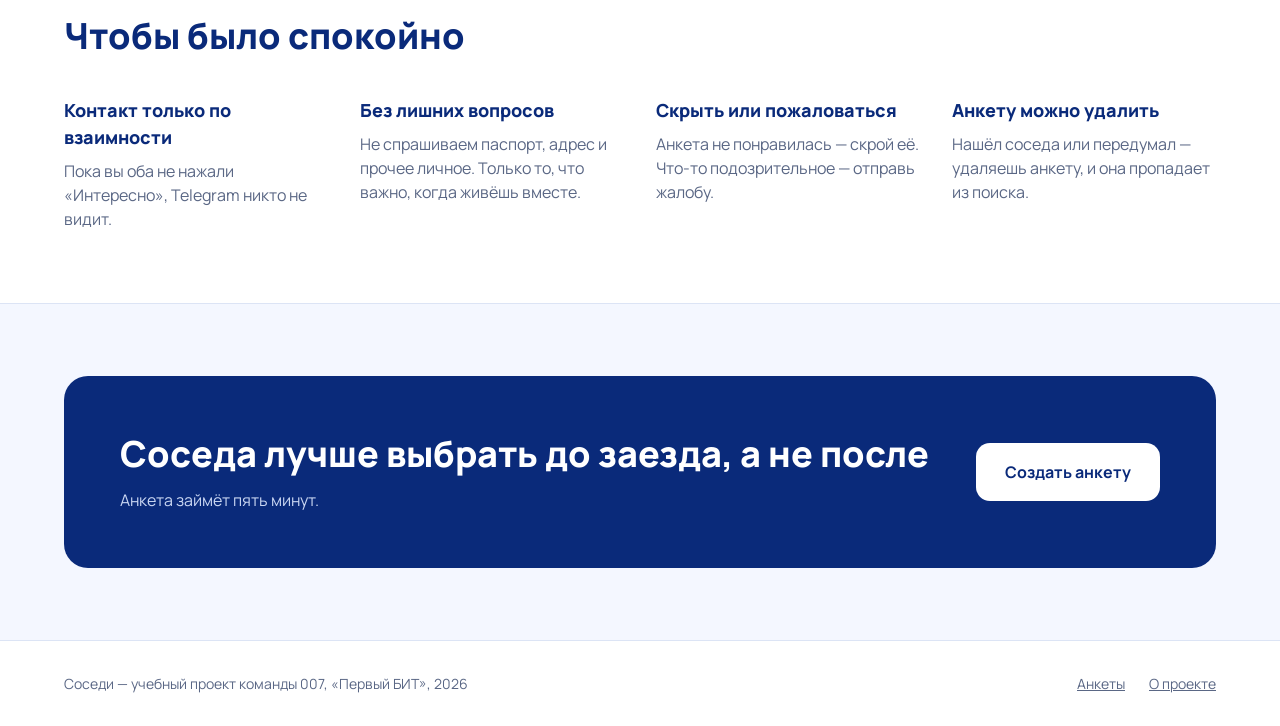
==== commit 102dbbb5: "База данных, фото анкет, подписка «Соседи+», регистрация, редизайн, деплой на Render Co-Authored-By:" ====
--- a/docs/index.html
+++ b/docs/index.html
@@ -25,6 +25,7 @@
         <a href="catalog.html">Анкеты</a>
         <a href="#how">Как это работает</a>
         <a href="about.html">О проекте</a>
+        <a href="premium.html" class="menu__plus">★ Соседи+</a>
         <a href="login.html" id="login-link">Войти</a>
         <a href="anketa.html" class="btn btn--small">Создать анкету</a>
       </nav>
--- a/docs/css/style.css
+++ b/docs/css/style.css
@@ -1764,3 +1764,588 @@
     padding: 20px;
   }
 }
+
+/* =====================================================================
+   Обновление 2: фото, подписка «Соседи+», лёгкий редизайн
+   ===================================================================== */
+:root {
+  --gold: #F2B705;
+  --gold-hover: #E0A800;
+  --gold-text: #7A5300;
+  --gold-bg: #FFF6D6;
+  --shadow: 0 1px 2px rgba(10, 42, 122, 0.06), 0 8px 24px -12px rgba(10, 42, 122, 0.18);
+  --shadow-hover: 0 2px 4px rgba(10, 42, 122, 0.06), 0 18px 36px -14px rgba(10, 42, 122, 0.28);
+}
+
+/* шапка прилипает и слегка размывает фон под собой */
+.header {
+  position: sticky;
+  top: 0;
+  z-index: 50;
+  background: rgba(255, 255, 255, 0.85);
+  backdrop-filter: saturate(160%) blur(12px);
+  -webkit-backdrop-filter: saturate(160%) blur(12px);
+}
+
+.menu a.menu__plus {
+  color: var(--gold-text);
+  padding: 6px 12px;
+  background: var(--gold-bg);
+  border-radius: 999px;
+}
+
+.menu a.menu__plus:hover,
+.menu a.menu__plus.active {
+  color: var(--gold-text);
+  background: #FFEDB0;
+}
+
+/* кнопки */
+.btn {
+  border-radius: 14px;
+  transition: background 0.2s, box-shadow 0.2s, transform 0.1s;
+}
+
+.btn:not(.btn--light):not(.btn--white):not(.btn--danger) {
+  box-shadow: 0 6px 16px -8px rgba(26, 92, 229, 0.7);
+}
+
+.btn--gold {
+  background: var(--gold);
+  color: #3A2800;
+}
+
+.btn--gold:not(.btn--light) {
+  box-shadow: 0 6px 16px -8px rgba(200, 140, 0, 0.8);
+}
+
+.btn--gold:hover {
+  background: var(--gold-hover);
+}
+
+.btn:disabled {
+  opacity: 0.6;
+  cursor: wait;
+}
+
+/* значок подписки */
+.plus-badge {
+  display: inline-flex;
+  align-items: center;
+  gap: 4px;
+  padding: 4px 10px;
+  background: var(--gold);
+  color: #3A2800;
+  border-radius: 999px;
+  font-size: 13px;
+  font-weight: 800;
+  white-space: nowrap;
+}
+
+.plus-badge--inline {
+  font-size: 12px;
+  padding: 3px 9px;
+}
+
+/* ===== Аватарки ===== */
+.avatar--photo {
+  object-fit: cover;
+  background: var(--light-blue);
+}
+
+.avatar--letter {
+  color: rgba(10, 42, 122, 0.75);
+}
+
+.avatar--small {
+  flex-shrink: 0;
+  width: 44px;
+  height: 44px;
+  font-size: 17px;
+}
+
+/* ===== Карточка в каталоге: фото сверху ===== */
+.person-card {
+  padding: 0;
+  gap: 0;
+  overflow: hidden;
+  box-shadow: var(--shadow);
+  transition: box-shadow 0.2s, transform 0.2s;
+}
+
+.person-card:hover {
+  box-shadow: var(--shadow-hover);
+  transform: translateY(-2px);
+}
+
+.person-card--plus {
+  border-color: #F3D57A;
+}
+
+.person-card__cover {
+  position: relative;
+  display: block;
+  text-decoration: none;
+  aspect-ratio: 4 / 3;
+  background: var(--light-blue);
+  overflow: hidden;
+}
+
+.person-card__cover img {
+  width: 100%;
+  height: 100%;
+  object-fit: cover;
+  transition: transform 0.4s;
+}
+
+.person-card:hover .person-card__cover img {
+  transform: scale(1.03);
+}
+
+.person-card__letter {
+  display: flex;
+  align-items: center;
+  justify-content: center;
+  width: 100%;
+  height: 100%;
+  color: rgba(10, 42, 122, 0.55);
+  font-size: 72px;
+  font-weight: 800;
+}
+
+.person-card__cover .plus-badge {
+  position: absolute;
+  top: 12px;
+  left: 12px;
+}
+
+.person-card__cover .match-badge {
+  position: absolute;
+  top: 12px;
+  right: 12px;
+  box-shadow: 0 4px 12px -4px rgba(0, 0, 0, 0.25);
+}
+
+.match-badge--low {
+  background: #FFFFFF;
+}
+
+.person-card__body {
+  display: flex;
+  flex: 1;
+  flex-direction: column;
+  gap: 10px;
+  padding: 18px 20px 20px;
+}
+
+.person-card__body .person__info {
+  margin-top: -8px;
+}
+
+/* ===== Карточка соседа: большое фото ===== */
+.profile__card {
+  box-shadow: var(--shadow);
+}
+
+.profile__match {
+  box-shadow: var(--shadow);
+}
+
+.profile__photo {
+  display: flex;
+  align-items: center;
+  justify-content: center;
+  aspect-ratio: 1 / 1;
+  margin: -8px -8px 20px;
+  border-radius: 16px;
+  overflow: hidden;
+  background: var(--light-blue);
+}
+
+.profile__photo img {
+  width: 100%;
+  height: 100%;
+  object-fit: cover;
+}
+
+.profile__photo span {
+  color: rgba(10, 42, 122, 0.55);
+  font-size: 110px;
+  font-weight: 800;
+}
+
+.photo-edit {
+  display: flex;
+  flex-wrap: wrap;
+  gap: 10px;
+  margin: -8px 0 20px;
+}
+
+.photo-edit .form-error {
+  flex-basis: 100%;
+}
+
+label.btn input[type="file"] {
+  display: none;
+}
+
+/* ===== Выбор фото в анкете ===== */
+.photo-pick {
+  display: flex;
+  align-items: center;
+  gap: 20px;
+  margin: 8px 0 24px;
+  padding: 16px;
+  background: var(--bg);
+  border: 1px dashed #C9D6F2;
+  border-radius: 16px;
+}
+
+.photo-pick__preview {
+  flex-shrink: 0;
+  display: flex;
+  align-items: center;
+  justify-content: center;
+  width: 104px;
+  height: 104px;
+  border-radius: 50%;
+  background: var(--white);
+  border: 1px solid var(--border);
+  overflow: hidden;
+  font-size: 34px;
+}
+
+.photo-pick__preview img {
+  width: 100%;
+  height: 100%;
+  object-fit: cover;
+}
+
+.photo-pick__title {
+  font-weight: 700;
+}
+
+.photo-pick__buttons {
+  display: flex;
+  gap: 10px;
+  margin-top: 10px;
+}
+
+/* ===== Статусы ===== */
+.status--gold {
+  background: var(--gold-bg);
+}
+
+.status--gold .btn {
+  margin-top: 12px;
+}
+
+/* ===== Вход / регистрация ===== */
+.login-card {
+  box-shadow: var(--shadow);
+}
+
+.auth-tabs {
+  display: flex;
+  gap: 4px;
+  margin-bottom: 24px;
+  padding: 4px;
+  background: var(--bg);
+  border-radius: 14px;
+}
+
+.auth-tabs__btn {
+  flex: 1;
+  padding: 10px;
+  background: transparent;
+  border: 0;
+  border-radius: 10px;
+  font-family: inherit;
+  font-size: 15px;
+  font-weight: 700;
+  color: var(--muted);
+  cursor: pointer;
+}
+
+.auth-tabs__btn--active {
+  background: var(--white);
+  color: var(--navy);
+  box-shadow: 0 1px 3px rgba(10, 42, 122, 0.12);
+}
+
+/* ===== Мои отметки ===== */
+.my-grid {
+  display: grid;
+  grid-template-columns: 360px 1fr;
+  grid-auto-flow: row dense;
+  align-items: start;
+}
+
+.my-card {
+  grid-column: 1;
+  box-shadow: var(--shadow);
+}
+
+.my-card--wide {
+  grid-column: 2;
+}
+
+.my-list__item {
+  align-items: center;
+}
+
+.my-list__main {
+  flex: 1;
+  min-width: 0;
+}
+
+.locked {
+  padding: 20px;
+  background: var(--gold-bg);
+  border-radius: 16px;
+  text-align: center;
+}
+
+.locked p + p {
+  margin-top: 4px;
+}
+
+.locked .btn {
+  margin-top: 14px;
+}
+
+.locked__faces {
+  display: flex;
+  justify-content: center;
+  margin-bottom: 12px;
+}
+
+.profile--mine .profile__match {
+  display: none;
+}
+
+.profile--mine .profile__card {
+  flex: 0 1 420px;
+  margin: 0 auto;
+}
+
+.locked__face {
+  width: 44px;
+  height: 44px;
+  margin: 0 -6px;
+  border: 3px solid var(--gold-bg);
+  border-radius: 50%;
+  filter: blur(2px);
+}
+
+/* ===== Страница «Соседи+» ===== */
+.plus-hero {
+  max-width: 720px;
+}
+
+.plus-hero .page__title {
+  margin-top: 16px;
+}
+
+.plus-hero .status {
+  margin-top: 20px;
+}
+
+.plus-compare {
+  display: grid;
+  grid-template-columns: 1fr 1fr;
+  gap: 20px;
+  margin-top: 36px;
+}
+
+.plus-col {
+  padding: 28px;
+  background: var(--white);
+  border: 1px solid var(--border);
+  border-radius: var(--radius-big);
+  box-shadow: var(--shadow);
+}
+
+.plus-col--gold {
+  background: linear-gradient(160deg, #FFFBEA, #FFF1C2);
+  border-color: #F3D57A;
+}
+
+.plus-col h2 {
+  font-size: 24px;
+  margin-bottom: 16px;
+}
+
+.plus-list {
+  display: flex;
+  flex-direction: column;
+  gap: 12px;
+  margin: 0;
+  padding: 0;
+  list-style: none;
+}
+
+.plus-list li {
+  position: relative;
+  padding-left: 28px;
+}
+
+.plus-list li::before {
+  content: "✓";
+  position: absolute;
+  left: 0;
+  top: 0;
+  color: var(--green);
+  font-weight: 800;
+}
+
+.plus-list--gold li::before {
+  content: "★";
+  color: #C98F00;
+}
+
+.plus-list li.plus-list__no {
+  color: var(--muted);
+}
+
+.plus-list li.plus-list__no::before {
+  content: "–";
+  color: var(--muted);
+}
+
+.plus-plans__title {
+  margin: 48px 0 20px;
+  font-size: 28px;
+}
+
+.plus-plans {
+  display: grid;
+  grid-template-columns: repeat(auto-fit, minmax(240px, 320px));
+  gap: 20px;
+}
+
+.plan {
+  position: relative;
+  display: flex;
+  flex-direction: column;
+  gap: 4px;
+  padding: 28px;
+  background: var(--white);
+  border: 1px solid var(--border);
+  border-radius: var(--radius-big);
+  box-shadow: var(--shadow);
+}
+
+.plan--best {
+  border: 2px solid var(--gold);
+}
+
+.plan__flag {
+  position: absolute;
+  top: -12px;
+  right: 20px;
+  padding: 3px 10px;
+  background: var(--gold);
+  color: #3A2800;
+  border-radius: 999px;
+  font-size: 12px;
+  font-weight: 800;
+}
+
+.plan__title {
+  font-weight: 700;
+  color: var(--muted);
+}
+
+.plan__price {
+  font-size: 36px;
+  font-weight: 800;
+  color: var(--navy);
+}
+
+.plan__note {
+  color: var(--muted);
+  font-size: 14px;
+}
+
+.plan .btn {
+  margin-top: 20px;
+}
+
+/* окно оплаты */
+.modal {
+  position: fixed;
+  inset: 0;
+  z-index: 100;
+  display: flex;
+  align-items: center;
+  justify-content: center;
+  padding: 16px;
+  background: rgba(10, 20, 50, 0.45);
+}
+
+.modal__card {
+  width: 100%;
+  max-width: 440px;
+  padding: 28px;
+  background: var(--white);
+  border-radius: var(--radius-big);
+  box-shadow: 0 30px 60px -20px rgba(0, 0, 0, 0.4);
+}
+
+.modal__card h2 {
+  font-size: 24px;
+}
+
+.modal__sum {
+  margin-top: 8px;
+  font-size: 18px;
+  font-weight: 700;
+}
+
+.modal__buttons {
+  display: flex;
+  gap: 12px;
+  margin-top: 20px;
+}
+
+@media (max-width: 900px) {
+  .my-grid {
+    grid-template-columns: 1fr;
+  }
+
+  .my-card,
+  .my-card--wide {
+    grid-column: 1;
+  }
+
+  .plus-compare {
+    grid-template-columns: 1fr;
+  }
+}
+
+@media (max-width: 768px) {
+  .menu a.menu__plus {
+    align-self: flex-start;
+  }
+
+  .photo-pick {
+    flex-direction: column;
+    align-items: flex-start;
+  }
+
+  .modal__buttons {
+    flex-direction: column;
+  }
+}
+
+/* мягкий фон первого экрана */
+.hero {
+  background:
+    radial-gradient(600px 300px at 85% 30%, rgba(47, 123, 255, 0.14), transparent 70%),
+    radial-gradient(500px 260px at 10% 90%, rgba(242, 183, 5, 0.10), transparent 70%);
+}
+
+.hero__card {
+  box-shadow: var(--shadow-hover);
+}
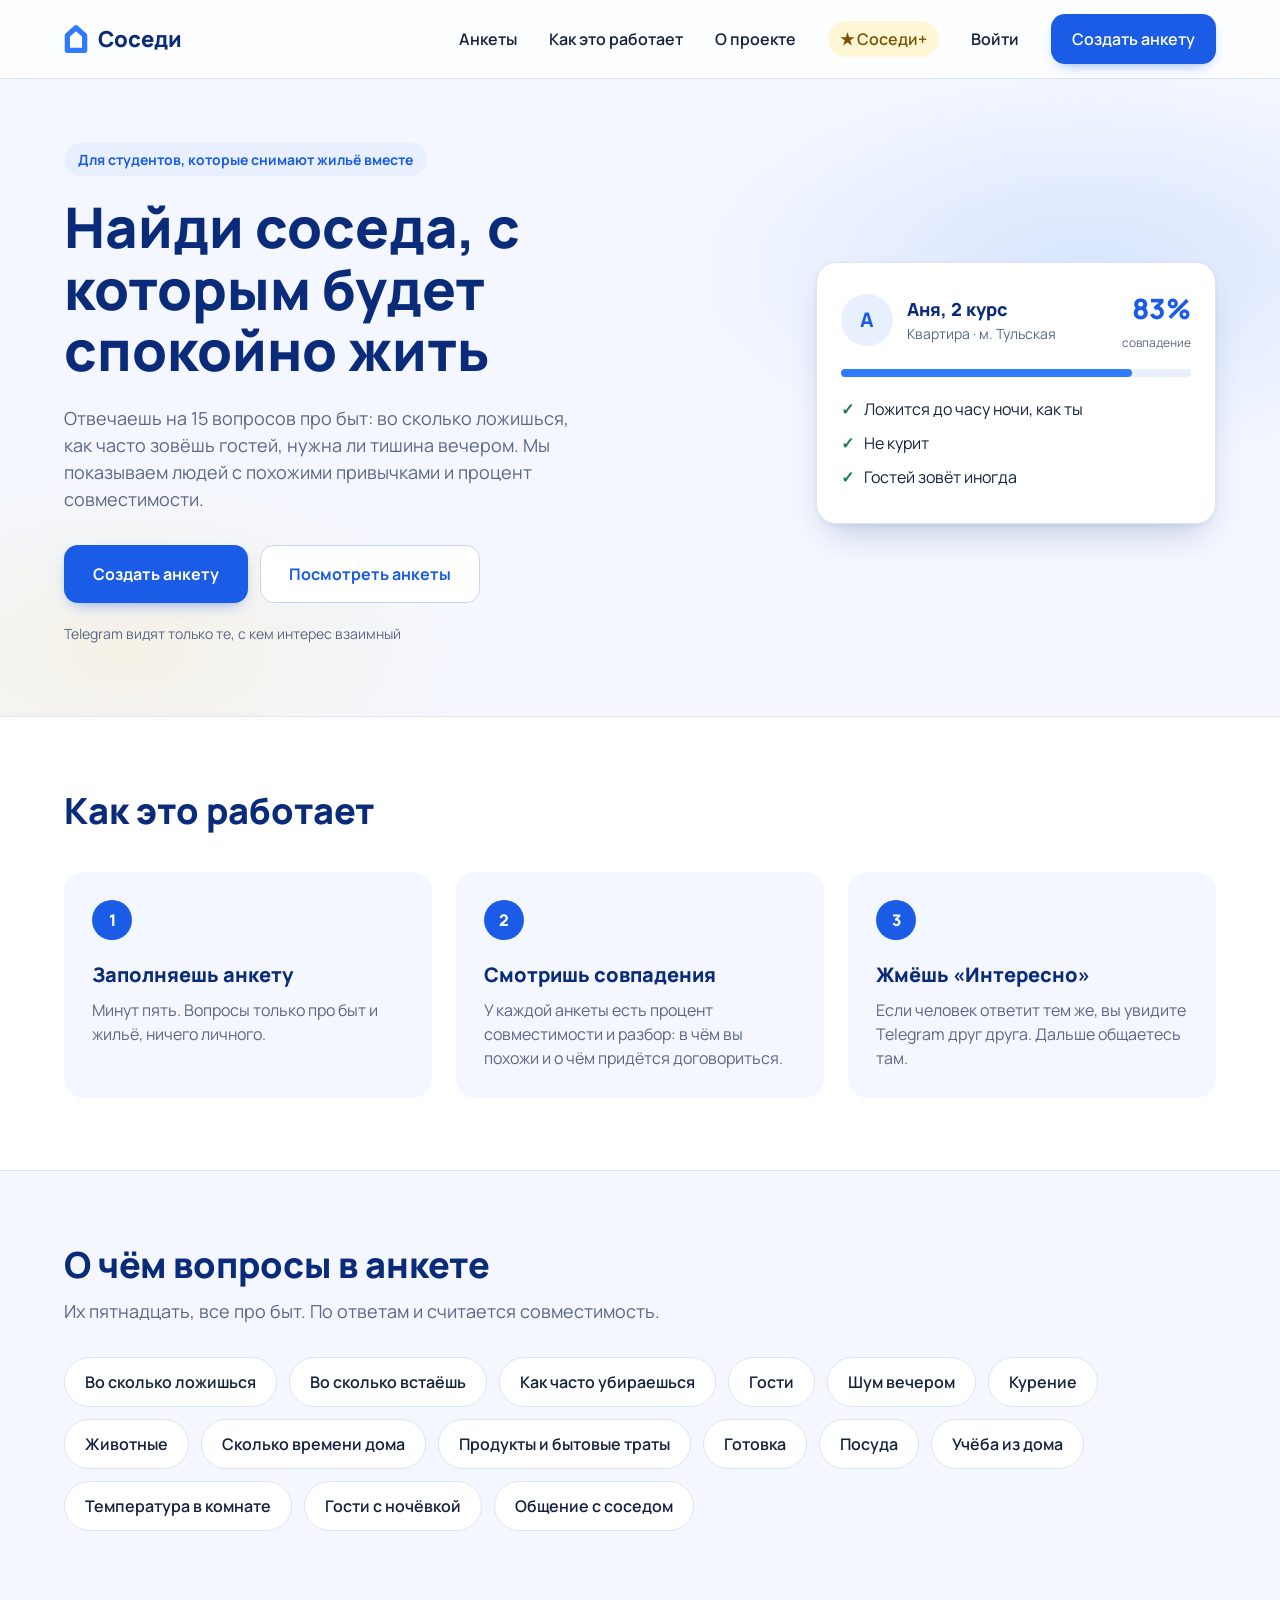
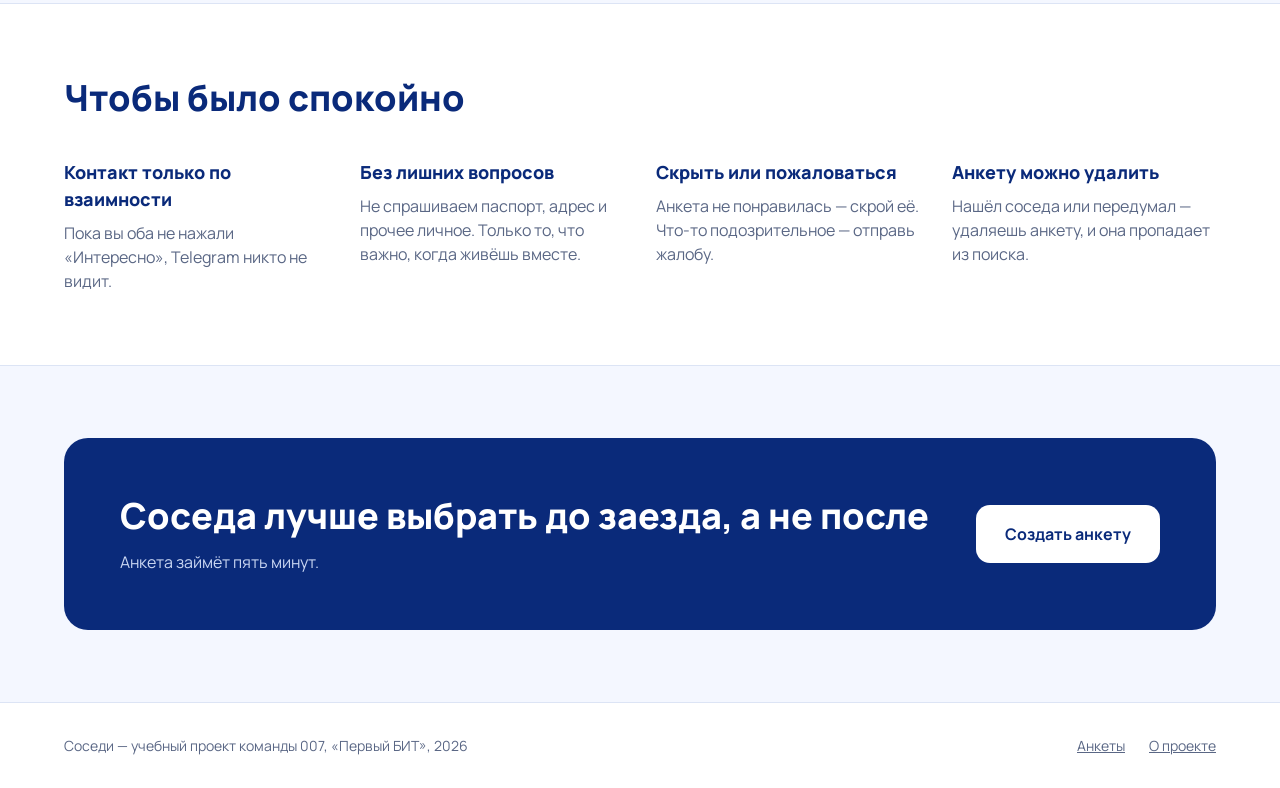
==== commit e275ed3a: "Тексты на сайте: 15 вопросов вместо 9 Co-Authored-By: Claude Opus 5.5 <noreply@anthropic.com> Claude" ====
--- a/docs/index.html
+++ b/docs/index.html
@@ -48,7 +48,7 @@
           <p class="label">Для студентов, которые снимают жильё вместе</p>
           <h1>Найди соседа, с которым будет спокойно жить</h1>
           <p class="hero__desc">
-            Отвечаешь на 9 вопросов про быт: во сколько ложишься, как часто зовёшь гостей,
+            Отвечаешь на 15 вопросов про быт: во сколько ложишься, как часто зовёшь гостей,
             нужна ли тишина вечером. Мы показываем людей с похожими привычками и процент совместимости.
           </p>
           <div class="hero__buttons">
@@ -111,7 +111,7 @@
     <section class="section">
       <div class="container">
         <h2>О чём вопросы в анкете</h2>
-        <p class="section__desc">Их всего девять. По ответам и считается совместимость.</p>
+        <p class="section__desc">Их пятнадцать, все про быт. По ответам и считается совместимость.</p>
         <ul class="chips">
           <li>Во сколько ложишься</li>
           <li>Во сколько встаёшь</li>
@@ -122,6 +122,12 @@
           <li>Животные</li>
           <li>Сколько времени дома</li>
           <li>Продукты и бытовые траты</li>
+          <li>Готовка</li>
+          <li>Посуда</li>
+          <li>Учёба из дома</li>
+          <li>Температура в комнате</li>
+          <li>Гости с ночёвкой</li>
+          <li>Общение с соседом</li>
         </ul>
       </div>
     </section>
--- a/docs/css/style.css
+++ b/docs/css/style.css
@@ -2349,3 +2349,91 @@
 .hero__card {
   box-shadow: var(--shadow-hover);
 }
+
+/* ===== Обновление 3: фильтры, редактирование, новые вопросы ===== */
+.field--compact {
+  margin-bottom: 20px;
+  font-size: 15px;
+  font-weight: 700;
+  color: var(--navy);
+}
+
+.field--compact input,
+.field--compact select {
+  margin-top: 8px;
+  padding: 10px 12px;
+  font-size: 15px;
+}
+
+.filters select {
+  width: 100%;
+  border: 1px solid var(--border);
+  border-radius: var(--radius);
+  background: var(--white);
+  font-family: inherit;
+  color: var(--text);
+}
+
+.filters .checkbox + .checkbox {
+  margin-top: 8px;
+}
+
+.range {
+  width: 100%;
+  accent-color: var(--primary);
+}
+
+.person-card__uni {
+  margin-top: -6px;
+  font-size: 14px;
+  color: var(--muted);
+}
+
+.question-section {
+  margin: 32px 0 0;
+  font-size: 13px;
+  font-weight: 800;
+  letter-spacing: 0.06em;
+  text-transform: uppercase;
+  color: var(--primary);
+}
+
+.question-section:first-child {
+  margin-top: 12px;
+}
+
+.habits {
+  margin: 0;
+  padding: 0;
+  list-style: none;
+}
+
+.habits li {
+  display: flex;
+  justify-content: space-between;
+  gap: 16px;
+  padding: 8px 0;
+  border-bottom: 1px solid var(--border);
+  font-size: 14px;
+}
+
+.habits li span {
+  color: var(--muted);
+}
+
+.habits li b {
+  text-align: right;
+}
+
+.mine-edit {
+  margin-top: 12px;
+}
+
+.my-incomplete {
+  margin-top: 12px;
+  font-size: 14px;
+}
+
+#edit-note {
+  margin-top: 16px;
+}
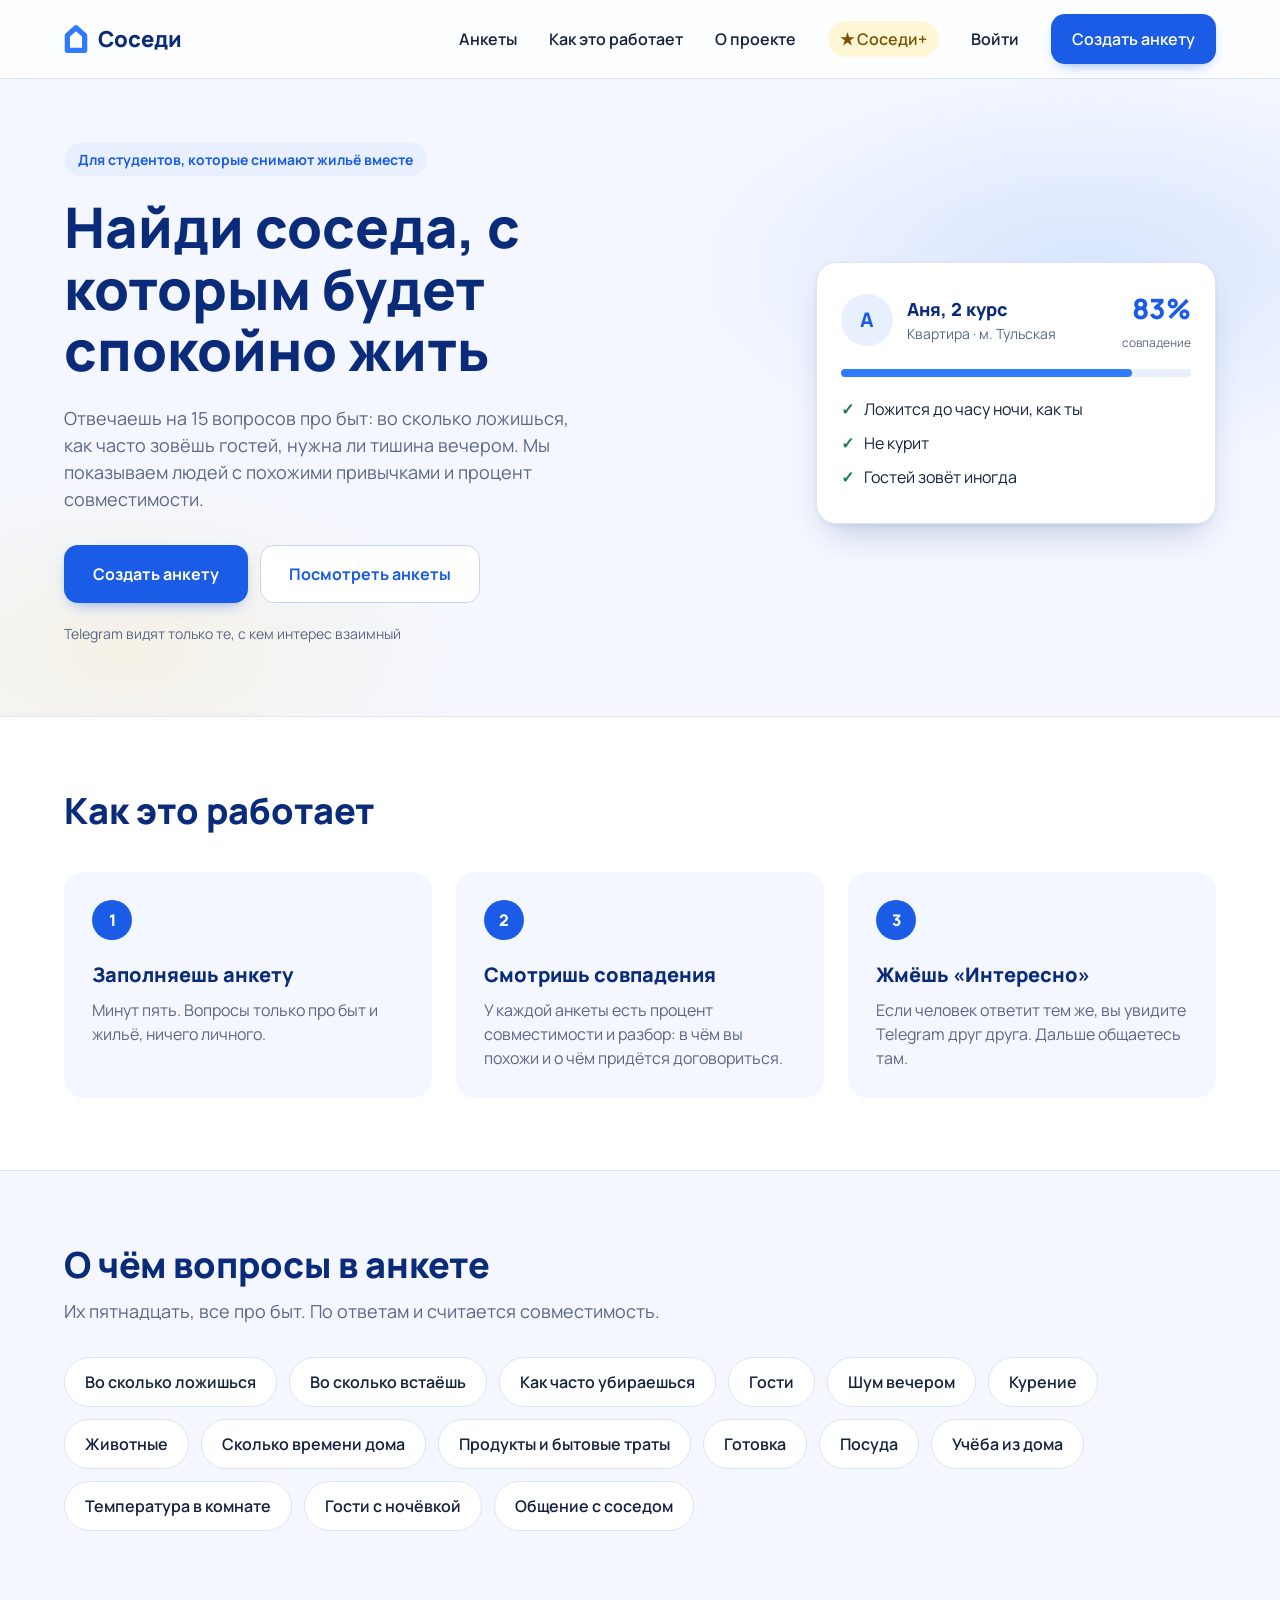
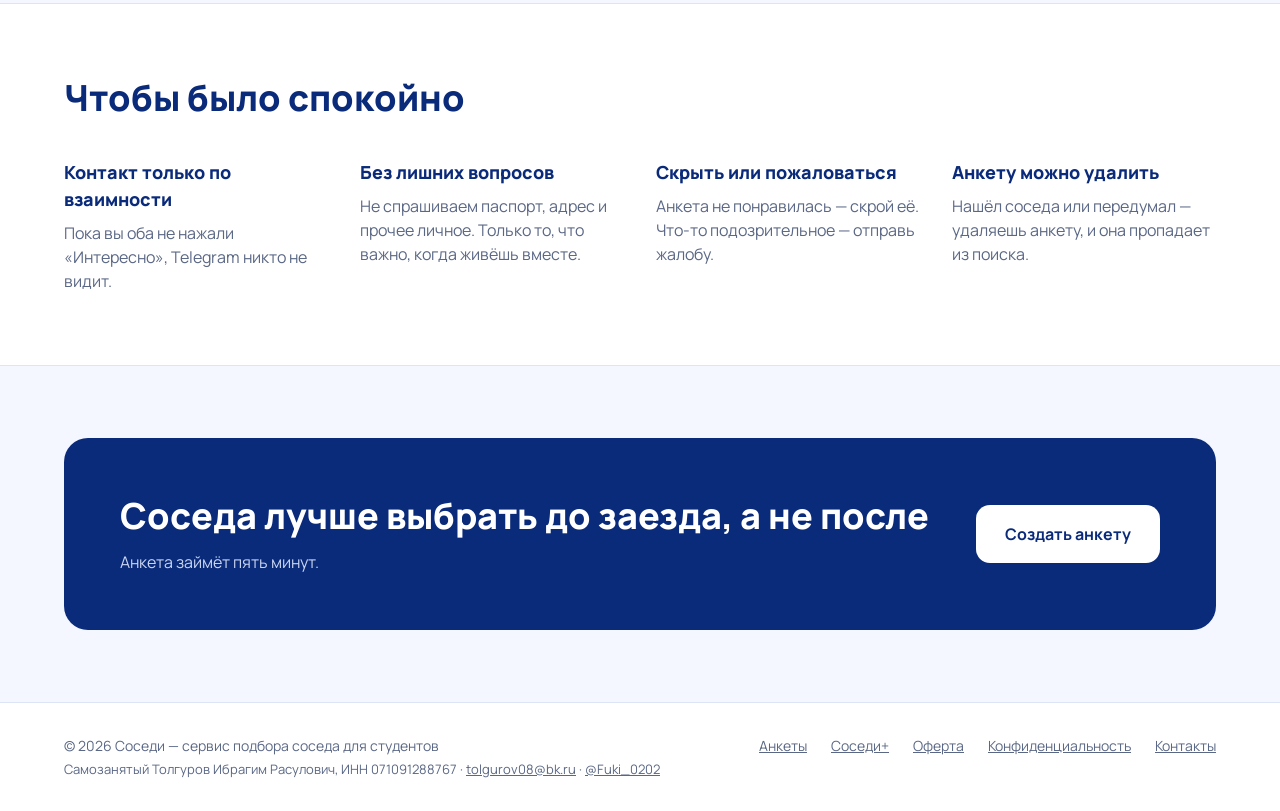
==== commit aae9bd65: "Подготовка к подключению ЮKassa: оферта, политика, контакты и реквизиты, согласия, пометка примеров " ====
--- a/docs/index.html
+++ b/docs/index.html
@@ -6,7 +6,7 @@
   <title>Соседи — найди соседа для совместной аренды</title>
   <link rel="preconnect" href="https://fonts.googleapis.com">
   <link href="https://fonts.googleapis.com/css2?family=Manrope:wght@400;500;600;700;800&display=swap" rel="stylesheet">
-  <link rel="stylesheet" href="css/style.css">
+  <link rel="stylesheet" href="css/style.css?v=4">
 </head>
 <body>
 
@@ -174,15 +174,21 @@
 
   <footer class="footer">
     <div class="container footer__inner">
-      <p>Соседи — учебный проект команды 007, «Первый БИТ», 2026</p>
+      <div class="footer__legal">
+        <p>© 2026 Соседи — сервис подбора соседа для студентов</p>
+        <p class="footer__small">Самозанятый Толгуров Ибрагим Расулович, ИНН 071091288767 · <a href="mailto:tolgurov08@bk.ru">tolgurov08@bk.ru</a> · <a href="https://t.me/Fuki_0202">@Fuki_0202</a></p>
+      </div>
       <div class="footer__links">
         <a href="catalog.html">Анкеты</a>
-        <a href="about.html">О проекте</a>
+        <a href="premium.html">Соседи+</a>
+        <a href="offer.html">Оферта</a>
+        <a href="privacy.html">Конфиденциальность</a>
+        <a href="contacts.html">Контакты</a>
       </div>
     </div>
   </footer>
 
-  <script src="js/api.js"></script>
-  <script src="js/main.js"></script>
+  <script src="js/api.js?v=4"></script>
+  <script src="js/main.js?v=4"></script>
 </body>
 </html>
--- a/docs/css/style.css
+++ b/docs/css/style.css
@@ -433,6 +433,7 @@
   justify-content: space-between;
   padding-top: 32px;
   padding-bottom: 32px;
+  gap: 24px;
 }
 
 .footer__links {
@@ -2437,3 +2438,120 @@
 #edit-note {
   margin-top: 16px;
 }
+
+/* ===== Обновление 4: документы, подвал, примеры анкет ===== */
+.footer__legal p + p {
+  margin-top: 4px;
+}
+
+.footer__small {
+  font-size: 13px;
+  color: var(--muted);
+}
+
+.footer__links {
+  flex-wrap: wrap;
+}
+
+.container--narrow {
+  max-width: 820px;
+}
+
+.legal h2 {
+  margin: 32px 0 10px;
+  font-size: 20px;
+}
+
+.legal p,
+.legal li {
+  color: var(--text);
+  line-height: 1.6;
+}
+
+.legal p + p {
+  margin-top: 8px;
+}
+
+.legal ul {
+  margin: 8px 0;
+  padding-left: 22px;
+}
+
+.legal__date {
+  margin-top: 8px;
+  color: var(--muted);
+}
+
+.legal__links {
+  margin-top: 28px;
+}
+
+.contacts-grid {
+  display: grid;
+  grid-template-columns: 1fr 1fr;
+  gap: 20px;
+  margin-top: 28px;
+}
+
+.contacts__row {
+  display: flex;
+  justify-content: space-between;
+  gap: 16px;
+  padding: 10px 0;
+  border-bottom: 1px solid var(--border);
+}
+
+.contacts__row span {
+  color: var(--muted);
+}
+
+.demo-badge {
+  display: inline-flex;
+  padding: 4px 10px;
+  background: rgba(255, 255, 255, 0.92);
+  color: var(--muted);
+  border-radius: 999px;
+  font-size: 12px;
+  font-weight: 700;
+}
+
+.person-card__cover .demo-badge {
+  position: absolute;
+  top: 12px;
+  left: 12px;
+}
+
+.demo-badge--inline {
+  background: var(--bg);
+  border: 1px solid var(--border);
+}
+
+.demo-note {
+  margin: 12px 0 0;
+  font-size: 14px;
+}
+
+.plus-plans__note {
+  margin: -8px 0 20px;
+  color: var(--muted);
+}
+
+.modal__legal {
+  margin-top: 12px;
+  font-size: 13px;
+  color: var(--muted);
+}
+
+#consent-field span {
+  font-size: 14px;
+}
+
+@media (max-width: 768px) {
+  .contacts-grid {
+    grid-template-columns: 1fr;
+  }
+}
+
+.contacts-grid .my-card {
+  grid-column: auto;
+}
